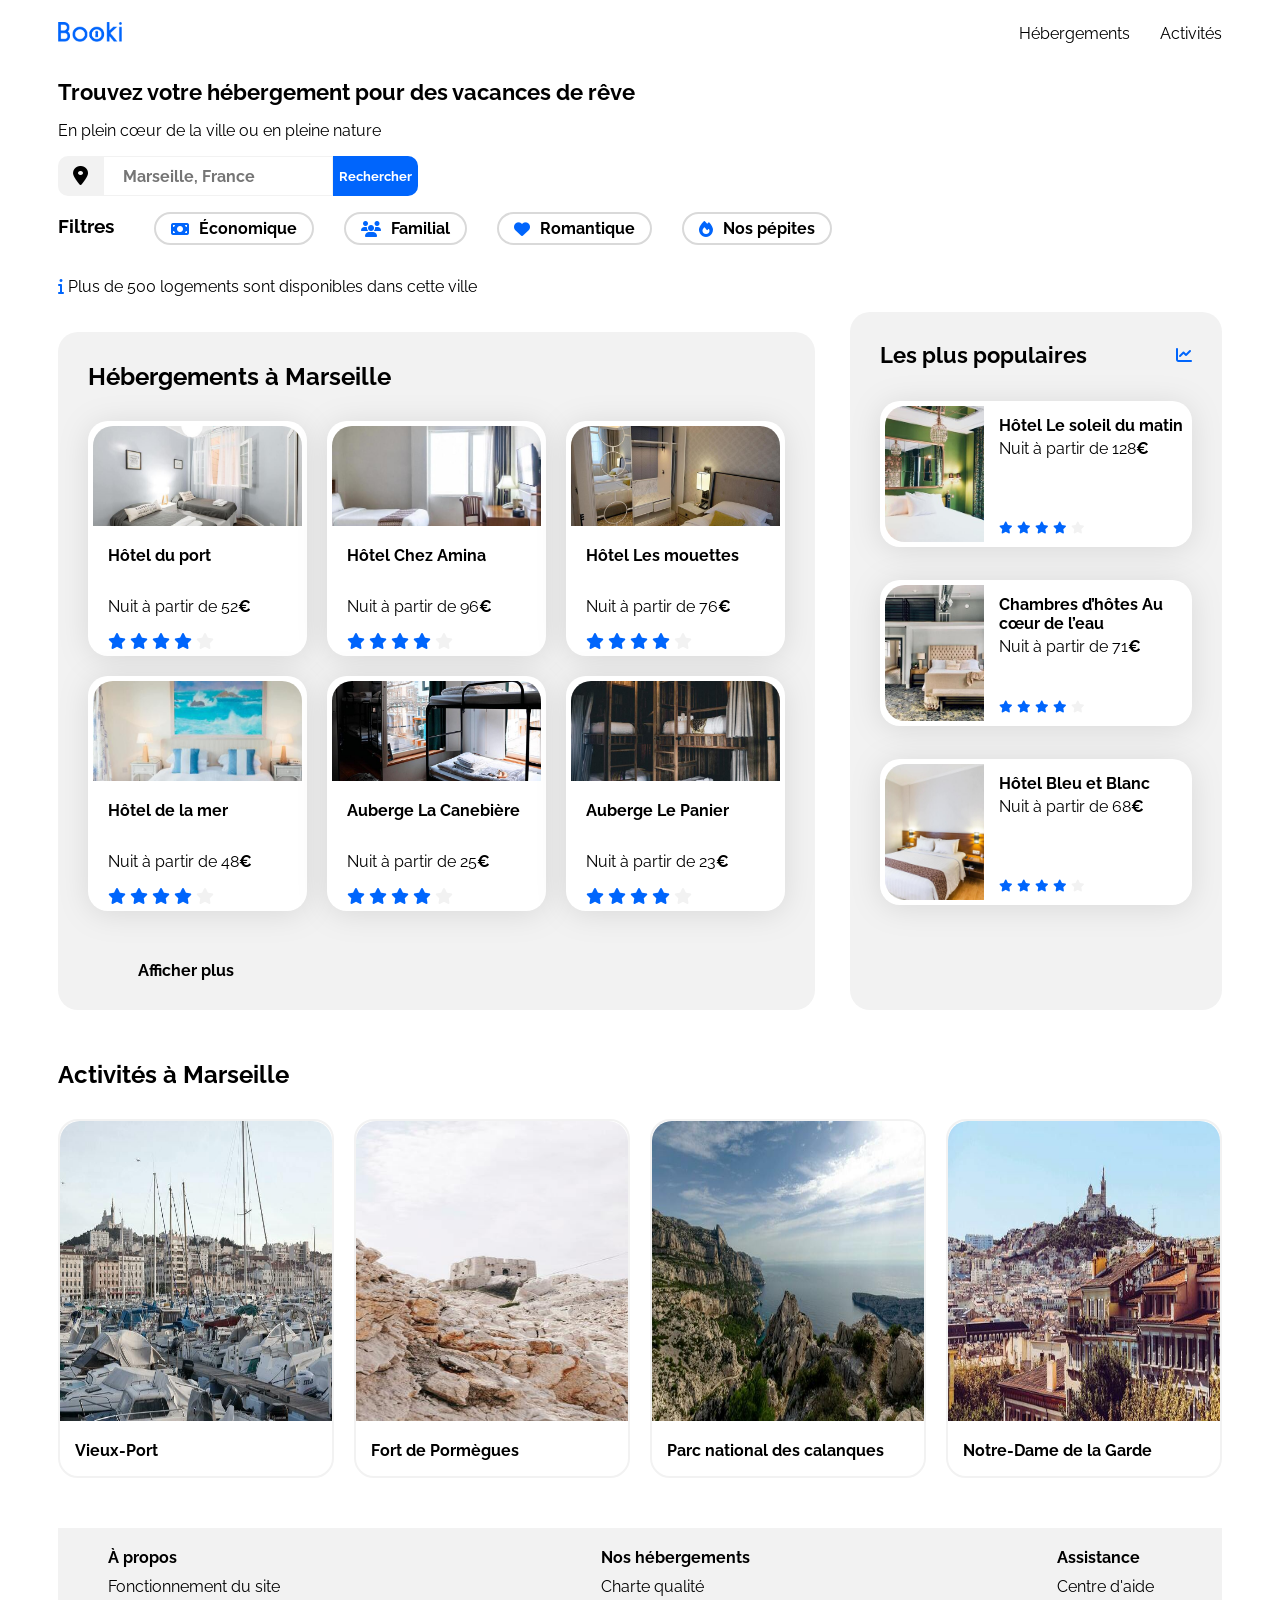
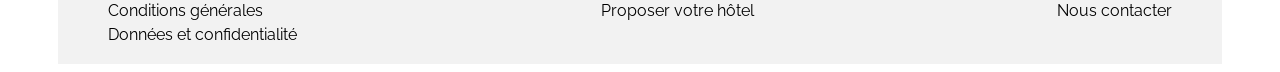
==== index.html @ e07a2b49 "Mise à jour" ====
<!DOCTYPE html>
<html lang="fr">

<head>
    <meta charset="UTF-8">
    <meta name="viewport" content="width=device-width, initial-scale=1.0">
    <title>Booki</title>
    <link rel="preconnect" href="https://fonts.googleapis.com">
    <link rel="preconnect" href="https://fonts.gstatic.com" crossorigin>
    <link href="https://fonts.googleapis.com/css2?family=Raleway:wght@400;500;700&display=swap" rel="stylesheet">
    <link rel="stylesheet" href="https://cdnjs.cloudflare.com/ajax/libs/font-awesome/6.2.1/css/all.min.css"
        integrity="sha512-MV7K8+y+gLIBoVD59lQIYicR65iaqukzvf/nwasF0nqhPay5w/9lJmVM2hMDcnK1OnMGCdVK+iQrJ7lzPJQd1w=="
        crossorigin="anonymous" referrerpolicy="no-referrer" />
    <link rel="stylesheet" href="./css/style.css">
</head>
<body>
    <div class="main-container">
        <header>
            <nav>
                <a href="#" class="logo">
                    <img src="./images/logo/Booki.png" alt="Logo Booki">
                </a>
                <ul class="nav-links">
                    <li><a href="#">Hébergements</a></li>
                    <li><a href="#">Activités</a></li>
                </ul>
            </nav>
            <section class="filter-search">
                <h1 class="title">Trouvez votre hébergement pour des vacances de rêve</h1>
                <p class="subtitles">En plein cœur de la ville ou en pleine nature</p>
                <form class="search">
                    <i class="fa-solid fa-location-dot" aria-hidden="true"></i>
                    <input type="text" placeholder=" Marseille, France" class="input-search">
                    <button type="submit" class="button" aria-label="Rechercher">
                        <i class="fa-solid fa-magnifying-glass search-icon" aria-hidden="true"></i>
                        <span class="search-text">Rechercher</span>
                    </button>
                </form>
                <div class="filter">
                    <h3>Filtres</h3>
                    <ul class="filter-links">
                        <li><a href="#"><i class="fa-solid fa-money-bill" aria-hidden="true"></i>Économique</a></li>
                        <li><a href="#"><i class="fa-solid fa-users" aria-hidden="true"></i>Familial</a></li>
                        <li><a href="#"><i class="fa-solid fa-heart" aria-hidden="true"></i>Romantique</a></li>
                        <li><a href="#"><i class="fa-solid fa-fire" aria-hidden="true"></i>Nos pépites</a></li>
                    </ul>
                </div>
            </section>
        </header>
        <main>
            <p><i class="fa-solid fa-info" aria-hidden="true"></i> Plus de 500 logements sont disponibles dans cette ville</p>
            <div class="hebergements-and-populaires">
                <section class="hebergements">
                    <header>
                        <h2 class="hebergements-title">Hébergements à Marseille</h2>
                    </header>
                    <div class="hebergements-cards">
                        <a href="#">
                            <article class="card">
                                <img src="./images/hebergements/fred-kleber.jpg" alt="Façade de l'Hôtel du port">
                                <div class="card-content">
                                    <h3 class="card-title">Hôtel du port</h3>
                                    <p class="card-subtitle">Nuit à partir de 52<span class="euro">€</span></p>
                                    <div class="card-rating">
                                        <i class="fa-solid fa-star" aria-hidden="true"></i>
                                        <i class="fa-solid fa-star" aria-hidden="true"></i>
                                        <i class="fa-solid fa-star" aria-hidden="true"></i>
                                        <i class="fa-solid fa-star" aria-hidden="true"></i>
                                        <i class="fa-solid fa-star neutral-star" aria-hidden="true"></i>
                                        <span class="sr-only">Note de 4 sur 5</span>
                                    </div>
                                </div>
                            </article>
                        </a>
                        <a href="#">
                            <article class="card">
                                <img src="./images/hebergements/febrian-zakaria.jpg" alt="Chambre de l'Hôtel Chez Amina">
                                <div class="card-content">
                                    <h3 class="card-title">Hôtel Chez Amina</h3>
                                    <p class="card-subtitle">Nuit à partir de 96<span class="euro">€</span></p>
                                    <div class="card-rating">
                                        <i class="fa-solid fa-star" aria-hidden="true"></i>
                                        <i class="fa-solid fa-star" aria-hidden="true"></i>
                                        <i class="fa-solid fa-star" aria-hidden="true"></i>
                                        <i class="fa-solid fa-star" aria-hidden="true"></i>
                                        <i class="fa-solid fa-star neutral-star" aria-hidden="true"></i>
                                        <span class="sr-only">Note de 4 sur 5</span>
                                    </div>
                                </div>
                            </article>
                        </a>
                        <a href="#">
                            <article class="card">
                                <img src="./images/hebergements/reisetopia.jpg" alt="Chambre de l'Hôtel Les mouettes">
                                <div class="card-content">
                                    <h3 class="card-title">Hôtel Les mouettes</h3>
                                    <p class="card-subtitle">Nuit à partir de 76<span class="euro">€</span></p>
                                    <div class="card-rating">
                                        <i class="fa-solid fa-star" aria-hidden="true"></i>
                                        <i class="fa-solid fa-star" aria-hidden="true"></i>
                                        <i class="fa-solid fa-star" aria-hidden="true"></i>
                                        <i class="fa-solid fa-star" aria-hidden="true"></i>
                                        <i class="fa-solid fa-star neutral-star" aria-hidden="true"></i>
                                        <span class="sr-only">Note de 4 sur 5</span>
                                    </div>
                                </div>
                            </article>
                        </a>
                        <a href="#">
                            <article class="card">
                                <img src="./images/hebergements/annie-spratt.jpg" alt="Chambre de l'Hôtel de la mer">
                                <div class="card-content">
                                    <h3 class="card-title">Hôtel de la mer</h3>
                                    <p class="card-subtitle">Nuit à partir de 48<span class="euro">€</span></p>
                                    <div class="card-rating">
                                        <i class="fa-solid fa-star" aria-hidden="true"></i>
                                        <i class="fa-solid fa-star" aria-hidden="true"></i>
                                        <i class="fa-solid fa-star" aria-hidden="true"></i>
                                        <i class="fa-solid fa-star" aria-hidden="true"></i>
                                        <i class="fa-solid fa-star neutral-star" aria-hidden="true"></i>
                                        <span class="sr-only">Note de 4 sur 5</span>
                                    </div>
                                </div>
                            </article>
                        </a>
                        <a href="#">
                            <article class="card">
                                <img src="./images/hebergements/marcus-loke.jpg" alt="Chambre de l'Auberge La Canebière">
                                <div class="card-content">
                                    <h3 class="card-title">Auberge La Canebière</h3>
                                    <p class="card-subtitle">Nuit à partir de 25<span class="euro">€</span></p>
                                    <div class="card-rating">
                                        <i class="fa-solid fa-star" aria-hidden="true"></i>
                                        <i class="fa-solid fa-star" aria-hidden="true"></i>
                                        <i class="fa-solid fa-star" aria-hidden="true"></i>
                                        <i class="fa-solid fa-star" aria-hidden="true"></i>
                                        <i class="fa-solid fa-star neutral-star" aria-hidden="true"></i>
                                        <span class="sr-only">Note de 4 sur 5</span>
                                    </div>
                                </div>
                            </article>
                        </a>
                        <a href="#">
                            <article class="card">
                                <img src="./images/hebergements/nicate-lee.jpg" alt="Chambre de l'Auberge Le Panier">
                                <div class="card-content">
                                    <h3 class="card-title">Auberge Le Panier</h3>
                                    <p class="card-subtitle">Nuit à partir de 23<span class="euro">€</span></p>
                                    <div class="card-rating">
                                        <i class="fa-solid fa-star" aria-hidden="true"></i>
                                        <i class="fa-solid fa-star" aria-hidden="true"></i>
                                        <i class="fa-solid fa-star" aria-hidden="true"></i>
                                        <i class="fa-solid fa-star" aria-hidden="true"></i>
                                        <i class="fa-solid fa-star neutral-star" aria-hidden="true"></i>
                                        <span class="sr-only">Note de 4 sur 5</span>
                                    </div>
                                </div>
                            </article>
                        </a>
                    </div>
                    <footer>
                        <a href="#" class="afficher-plus">Afficher plus</a>
                    </footer>
                </section>

                <section class="populaires">
                    <header>
                        <div class="populaires-title">
                            <h2 class="section-title">Les plus populaires</h2>
                            <i class="fa-solid fa-chart-line" aria-hidden="true"></i>
                        </div>
                    </header>
                    <div class="populaires-cards">
                        <a href="#">
                            <article class="card">
                                <img src="./images/hebergements/emile-guillemot.jpg" alt="Image de la chambre d'hôtel montrant un lit">
                                <div class="card-content">
                                    <div class="card-txt">
                                        <h3 class="card-title">Hôtel Le soleil du matin</h3>
                                        <p class="card-subtitle">Nuit à partir de 128<span class="euro">€</span></p>
                                    </div>
                                    <div class="card-rating">
                                        <i class="fa-xs fa-solid fa-star" aria-hidden="true"></i>
                                        <i class="fa-xs fa-solid fa-star" aria-hidden="true"></i>
                                        <i class="fa-xs fa-solid fa-star" aria-hidden="true"></i>
                                        <i class="fa-xs fa-solid fa-star" aria-hidden="true"></i>
                                        <i class="fa-xs fa-solid fa-star neutral-star" aria-hidden="true"></i>
                                        <span class="sr-only">Note de 4 sur 5</span>
                                    </div>
                                </div>
                            </article>
                        </a>
                        <a href="#">
                            <article class="card">
                                <img src="./images/hebergements/aw-creative.jpg" alt="Image de la chambre d'hôtel montrant un lit">
                                <div class="card-content">
                                    <div class="card-txt">
                                        <h3 class="card-title">Chambres d’hôtes Au cœur de l’eau</h3>
                                        <p class="card-subtitle">Nuit à partir de 71<span class="euro">€</span></p>
                                    </div>
                                    <div class="card-rating">
                                        <i class="fa-xs fa-solid fa-star" aria-hidden="true"></i>
                                        <i class="fa-xs fa-solid fa-star" aria-hidden="true"></i>
                                        <i class="fa-xs fa-solid fa-star" aria-hidden="true"></i>
                                        <i class="fa-xs fa-solid fa-star" aria-hidden="true"></i>
                                        <i class="fa-xs fa-solid fa-star neutral-star" aria-hidden="true"></i>
                                        <span class="sr-only">Note de 4 sur 5</span>
                                    </div>
                                </div>
                            </article>
                        </a>
                        <a href="#">
                            <article class="card">
                                <img src="./images/hebergements/febrian-zakaria2.jpg" alt="Image de la chambre d'hôtel montrant un lit">
                                <div class="card-content">
                                    <div class="card-txt">
                                        <h3 class="card-title">Hôtel Bleu et Blanc</h3>
                                        <p class="card-subtitle">Nuit à partir de 68<span class="euro">€</span></p>
                                    </div>
                                    <div class="card-rating">
                                        <i class="fa-xs fa-solid fa-star" aria-hidden="true"></i>
                                        <i class="fa-xs fa-solid fa-star" aria-hidden="true"></i>
                                        <i class="fa-xs fa-solid fa-star" aria-hidden="true"></i>
                                        <i class="fa-xs fa-solid fa-star" aria-hidden="true"></i>
                                        <i class="fa-xs fa-solid fa-star neutral-star" aria-hidden="true"></i>
                                        <span class="sr-only">Note de 4 sur 5</span>
                                    </div>
                                </div>
                            </article>
                        </a>
                    </div>
                </section>
            </div>

            <section class="activites">
                    <header>
                        <h2 class="activites-title">Activités à Marseille</h2>
                    </header>

                    <div class="activites-cards">
                        <a href="#">
                            <article>
                                <img src="./images/activites/reno-laithienne.jpg" alt="Vieux port">
                                <div class="card-content">
                                    <h3 class="card-title">Vieux-Port</h3>
                                </div>
                            </article>
                        </a>
                        <a href="#">
                            <article>
                                <img src="./images/activites/paul-hermann.jpg" alt="Fort de Pormègues">
                                <div class="card-content">
                                    <h3 class="card-title">Fort de Pormègues</h3>
                                </div>
                            </article>
                        </a>
                        <a href="#">
                            <article>
                                <img src="./images/activites/kilyan-sockalingum.jpg" alt="Les calanques">
                                <div class="card-content">
                                    <h3 class="card-title">Parc national des calanques</h3>
                                </div>
                            </article>
                        </a>
                        <a href="#">
                            <article>
                                <img src="./images/activites/florian-wehde.jpg" alt="Notre-Dame de la Garde">
                                <div class="card-content">
                                    <h3 class="card-title">Notre-Dame de la Garde</h3>
                                </div>
                            </article>
                        </a>
                    </div>
                </section>
        </main>
        <footer>
            <div class="footer-content">
                <div class="footer-links">
                    <h4>À propos</h4>
                    <ul>
                        <li><a href="#">Fonctionnement du site</a></li>
                        <li><a href="#">Conditions générales</a></li>
                        <li><a href="#">Données et confidentialité</a></li>
                    </ul>
                </div>
                <div class="footer-links">
                    <h4>Nos hébergements</h4>
                    <ul>
                        <li><a href="#">Charte qualité</a></li>
                        <li><a href="#">Proposer votre hôtel</a></li>
                    </ul>
                </div>
                <div class="footer-links">
                    <h4>Assistance</h4>
                    <ul>
                        <li><a href="#">Centre d'aide</a></li>
                        <li><a href="#">Nous contacter</a></li>
                    </ul>
                </div>
            </div>
        </footer>
    </div>
</body>

</html>
---- css/style.css ----
/****** General ***********/
* {
    font-family: 'Raleway', sans-serif;
}

:root {
    --main-color: #0065FC;
    --main-bg-color: #F2F2F2;
    --filter-bg-color: #DEEBFF;
}

h1 {
    font-size: 22px;
}

.fa-solid {
    color: var(--main-color);
}

body {
    display: flex;
    justify-content: center;
}

.main-container {
    width: 100%;
    max-width: 1440px;
    padding: 0 50px;
    box-sizing: border-box;
}

a {
    color: inherit;
    text-decoration: none;
}

.section-title {
    margin: 0;
    font-size: 22px;
}

.card {
    background-color: white;
    border-radius: 20px;
    padding: 5px;
    filter: drop-shadow(0px 3px 15px rgba(0, 0, 0, 0.1));
}

.card img {
    object-fit: cover;
}

.card-title {
    font-size: 16px;
}

.card-content {
    width: 100%;
    padding-left: 15px;
    display: flex;
    flex-direction: column;
    justify-content: space-between;
    box-sizing: border-box;
}

.euro {
    font-weight: 700;
}

.sr-only {
    position: absolute;
    width: 1px;
    height: 1px;
    padding: 0;
    margin: -1px;
    overflow: hidden;
    clip: rect(0, 0, 0, 0);
    white-space: nowrap;
    border: 0;
}

.neutral-star {
    color: var(--main-bg-color)
}









/****** Navigation ***********/
nav {
    display: flex;
    justify-content: space-between;
    align-items: center;
}

.nav-links {
    display: flex;
    gap: 30px;
    list-style: none;
}

.nav-links a {
    position: relative;
}

.nav-links a:hover {
    color: var(--main-color);
}

.nav-links a::after {
    content: '';
    position: absolute;
    left: 0;
    top: -25px;
    width: 100%;
    height: 3px;
    background-color: var(--main-color);
    transform: scaleX(0);
}

.nav-links a:hover::after {
    transform: scaleX(1);
    transition: 1s;
}

.logo img {
    height: 20px;
    width: auto;
}

.title {
    margin: 0px;
    margin-top: 20px;
}

.search {
    display: flex;
    align-items: stretch;
    border-radius: 10px;
    overflow: hidden;
    width: fit-content;
    background-color: var(--main-bg-color);
    padding: 0px 0px 0px 15px;
    height: 40px;
}

.search i {
    font-size: 20px;
    background-color: var(--main-bg-color);
    align-self: center;
    padding-right: 15px;
    color: black;
}

.input-search {
    font-size: 16px;
    font-weight: 700;
    border: 1px solid var(--main-bg-color);
    padding: 0px 15px;
}

.button {
    background-color: var(--main-color);
    color: white;
    border: none;
    font-weight: 700;
}

.button .search-icon {
    display: none;
}

.filter {
    display: flex;
}

.filter-links {
    display: flex;
    list-style: none;
    gap: 30px;
    font-weight: 700;
}

.filter-links li {
    border-radius: 20px;
    border: 2px solid #D9D9D9;
}

.filter-links li a {
    display: flex;
    align-items: center;
    gap: 10px;
    padding: 5px 15px;
}

.filter-links li:hover {
    background-color: var(--filter-bg-color);
    transition: 1s;
}










/****** Hebergements And Populaires ***********/
.hebergements-and-populaires {
    display: flex;
    justify-content: space-between;
}

.hebergements-and-populaires section {
    background-color: var(--main-bg-color);
    border-radius: 20px;
    padding: 30px;
    box-sizing: border-box;
}







/****** Hebergements ***********/
.hebergements {
    width: 65%;
    margin-top: 20px;
}

.hebergements-title {
    display: flex;
    align-items: center;
    margin: 0px;
    padding-bottom: 30px;
}

.hebergements-cards {
    width: 100%;
    display: grid;
    grid-template-columns: repeat(3, 1fr);
    gap: 20px;
    box-sizing: border-box;
}

.hebergements-cards img {
    width: 100%;
    height: 100px;
    border-radius: 20px;
    border-bottom-left-radius: 0px;
    border-bottom-right-radius: 0px;
    object-fit: cover;
}

.afficher-plus {
    display: block;
    margin-top: 20px;
    font-weight: 700;
}









/****** Populaires ***********/
.populaires {
    width: 32%;
}

.populaires-title {
    display: flex;
    justify-content: space-between;
    align-items: center;
}

.populaires-cards .card {
    display: flex;
    margin-top: 33px;
}

.populaires-cards img {
    width: 33%;
    height: 136px;
    border-top-left-radius: 20px;
    border-bottom-left-radius: 20px;
}

.populaires-cards .card-content {
    width: 67%;
}

.populaires-cards .card-title {
    margin-top: 10px;
    margin-bottom: 4px;
}

.populaires-cards .card-subtitle {
    margin: 0;
}

.populaires-cards .card-rating {
    margin-bottom: 5px;
}






/****** Activités ***********/
.activites {
    width: 100%;
    margin-top: 50px;
}

.activites-title {
    display: flex;
    align-items: center;
    margin: 0px;
    padding-bottom: 30px;
}

.activites-cards {
    width: 100%;
    display: flex;
    gap: 20px;
    box-sizing: border-box;
}

.activites-cards img {
    width: 100%;
    height: 300px;
    border-radius: 20px;
    border-bottom-left-radius: 0px;
    border-bottom-right-radius: 0px;
}

.activites a {
    width: calc(25% - 15px);
    border-radius: 20px;
    border: 2px solid var(--main-bg-color);
}








/****** Footer ***********/
footer {
    background-color: var(--main-bg-color);
    padding: 0px 50px;
    box-sizing: border-box;
    margin-top: 50px;
}

.footer-content {
    display: flex;
    justify-content: space-between;
    padding: 20px 0px;
}

.footer-links {
    display: flex;
    flex-direction: column;
    gap: 10px;
}

.footer-links h4 {
    margin: 0;
}

.footer-links ul {
    display: flex;
    flex-direction: column;
    gap: 5px;
    list-style: none;
    padding: 0px;
    margin: 0;
}












/* Le code ci-dessous correspond à la version responsive uniquement */

/****** Media queries ***********/
/* Medium devices (tablets, less/equal than 1024px) */
@media (max-width: 1024px) {
    .hebergements-and-populaires {
        flex-direction: column;
    }

    .hebergements {
        width: 100%;
    }

    .populaires {
        width: 100%;
        margin-top: 50px;
    }

    .populaires-cards {
        display: flex;
        flex-direction: row;
        justify-content: space-between;
    }

    .populaires-cards a {
        width: 30%;
    }

    .card-title {
        font-size: 14px;
    }

    .card-subtitle {
        font-size: 13px;
    }

    .activites {
        width: 100%;
    }

    .activites-cards img {
        width: 100%;
        height: 220px;
    }

    .filter {
        flex-wrap: wrap;
        gap: 15px;
    }

    .filter-links {
        flex-wrap: wrap;
        gap: 15px;
    }
}






/* Small devices (phones, less than 768px) */
@media (max-width: 767.98px) {
    .main-container {
        padding: 0px 20px 0px 10px;
    }

    /* Navigation transformée en onglets pleine largeur */
    nav {
        flex-direction: column;
        align-items: flex-start;
        gap: 15px;

    }

    .logo {
        align-self: center;
    }

    .nav-links {
        width: 100%;
        justify-content: space-around;
        gap: 0;
        border-bottom: 2px solid var(--main-bg-color);
        padding: 0px;
    }

    .nav-links li {
        width: 50%;
        text-align: center;
    }

    .nav-links a {
        display: block;
        padding-bottom: 15px;
        font-weight: 700;
        color: #7A7A7A;
    }

    .nav-links a::after {
        top: auto;
        bottom: -2px;
    }

    






    /* Barre de recherche pleine largeur avec bouton icône */
    .filter-search {
        margin-top: 10px;
    }

    .search {
        width: 100%;
        border-radius: 10px;
        align-items: center;
    }

    .input-search {
        flex-grow: 1;
        height: 100%;
        border: none;
        box-sizing: border-box;
    }

    .button {
        flex-shrink: 0;
        border-radius: 10px;
        display: flex;
        align-items: center;
        justify-content: center;
        font-size: 16px;
        padding: 10px;
    }

    .button .search-icon {
        display: inline-block;
        color: var(--main-bg-color);
        background-color: var(--main-color);
        padding: 0px;
    }

    .search-text {
        display: none;
    }

    /* Filtres en grille 2 colonnes */
    .filter {
        flex-direction: column;
        align-items: flex-start;
        gap: 0px;
    }

    .filter-links {
        display: grid;
        grid-template-columns: repeat(2, 1fr);
        gap: 15px;
        width: 100%;
        box-sizing: border-box;
        padding: 0px;
        margin: 0px;
    }

    .filter-links li a {
        justify-content: center;
    }







    /* Populaires affiché avant Hébergements */
    .hebergements-and-populaires {
        gap: 40px;
    }

    .hebergements-and-populaires section {
        padding: 0;
        background-color: transparent;
        border-radius: 0;
    }

    .populaires {
    order: -1;
    position: relative;
    }

    .populaires::before {
    content: "";
    position: absolute;
    top: -30px;
    bottom: -30px;
    left: 50%;
    width: 100vw;
    margin-left: -50vw;
    background-color: var(--main-bg-color);
    z-index: -1;
    }

    .populaires-cards {
    display: flex;
    flex-direction: column;
    gap: 20px;
    box-sizing: border-box;
    }

    .populaires-cards a {
        width: 100%;
    }

    .hebergements-cards {
        grid-template-columns: 1fr;
    }

    .hebergements-cards .card-content {
        gap: 5px;
    }

    .hebergements-cards .card-subtitle {
        margin: 0px;
    }

    .activites-cards {
        flex-direction: column;
    }

    .activites a {
        width: 100%;
    }

    .footer-content {
        flex-direction: column;
        gap: 20px;
    }
}
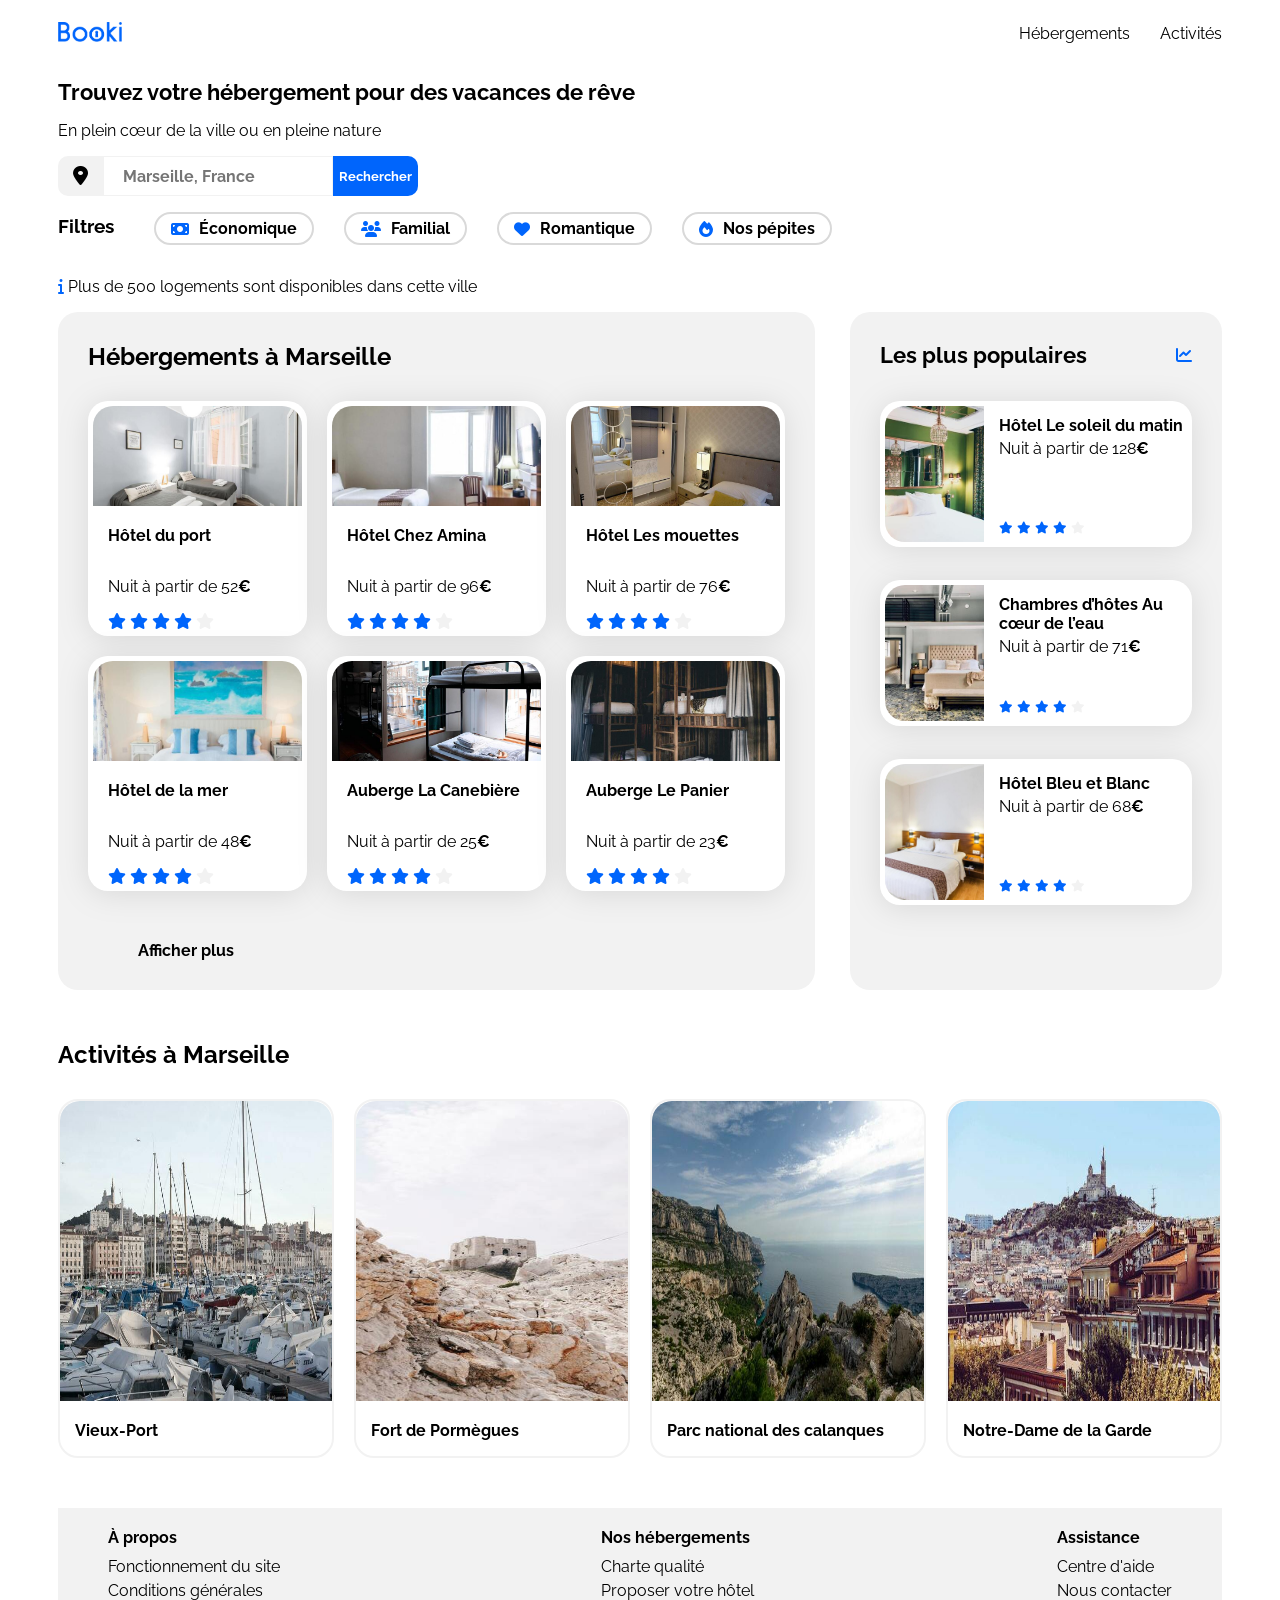
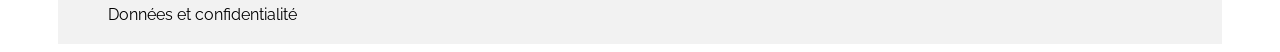
==== commit 517f018d: "Mise à jour" ====
--- a/index.html
+++ b/index.html
@@ -13,6 +13,7 @@
         crossorigin="anonymous" referrerpolicy="no-referrer" />
     <link rel="stylesheet" href="./css/style.css">
 </head>
+
 <body>
     <div class="main-container">
         <header>
@@ -232,12 +233,12 @@
                 </section>
             </div>
 
-            <section class="activites">
+            <section class="activities">
                     <header>
-                        <h2 class="activites-title">Activités à Marseille</h2>
+                        <h2 class="activities-title">Activités à Marseille</h2>
                     </header>
 
-                    <div class="activites-cards">
+                    <div class="activities-cards">
                         <a href="#">
                             <article>
                                 <img src="./images/activites/reno-laithienne.jpg" alt="Vieux port">
--- a/css/style.css
+++ b/css/style.css
@@ -162,6 +162,7 @@
     font-weight: 700;
     border: 1px solid var(--main-bg-color);
     padding: 0px 15px;
+    outline: none;
 }
 
 .button {
@@ -234,7 +235,6 @@
 /****** Hebergements ***********/
 .hebergements {
     width: 65%;
-    margin-top: 20px;
 }
 
 .hebergements-title {
@@ -321,26 +321,26 @@
 
 
 /****** Activités ***********/
-.activites {
+.activities {
     width: 100%;
     margin-top: 50px;
 }
 
-.activites-title {
+.activities-title {
     display: flex;
     align-items: center;
     margin: 0px;
     padding-bottom: 30px;
 }
 
-.activites-cards {
+.activities-cards {
     width: 100%;
     display: flex;
     gap: 20px;
     box-sizing: border-box;
 }
 
-.activites-cards img {
+.activities-cards img {
     width: 100%;
     height: 300px;
     border-radius: 20px;
@@ -348,7 +348,7 @@
     border-bottom-right-radius: 0px;
 }
 
-.activites a {
+.activities a {
     width: calc(25% - 15px);
     border-radius: 20px;
     border: 2px solid var(--main-bg-color);
@@ -441,11 +441,11 @@
         font-size: 13px;
     }
 
-    .activites {
-        width: 100%;
-    }
-
-    .activites-cards img {
+    .activities {
+        width: 100%;
+    }
+
+    .activities-cards img {
         width: 100%;
         height: 220px;
     }
@@ -621,6 +621,16 @@
         width: 100%;
     }
 
+    .hebergements {
+        margin-top: 20px;
+    }
+
+    .hebergements footer{
+        margin: 0px;
+        background-color: white;
+        padding: 0px;
+    }
+
     .hebergements-cards {
         grid-template-columns: 1fr;
     }
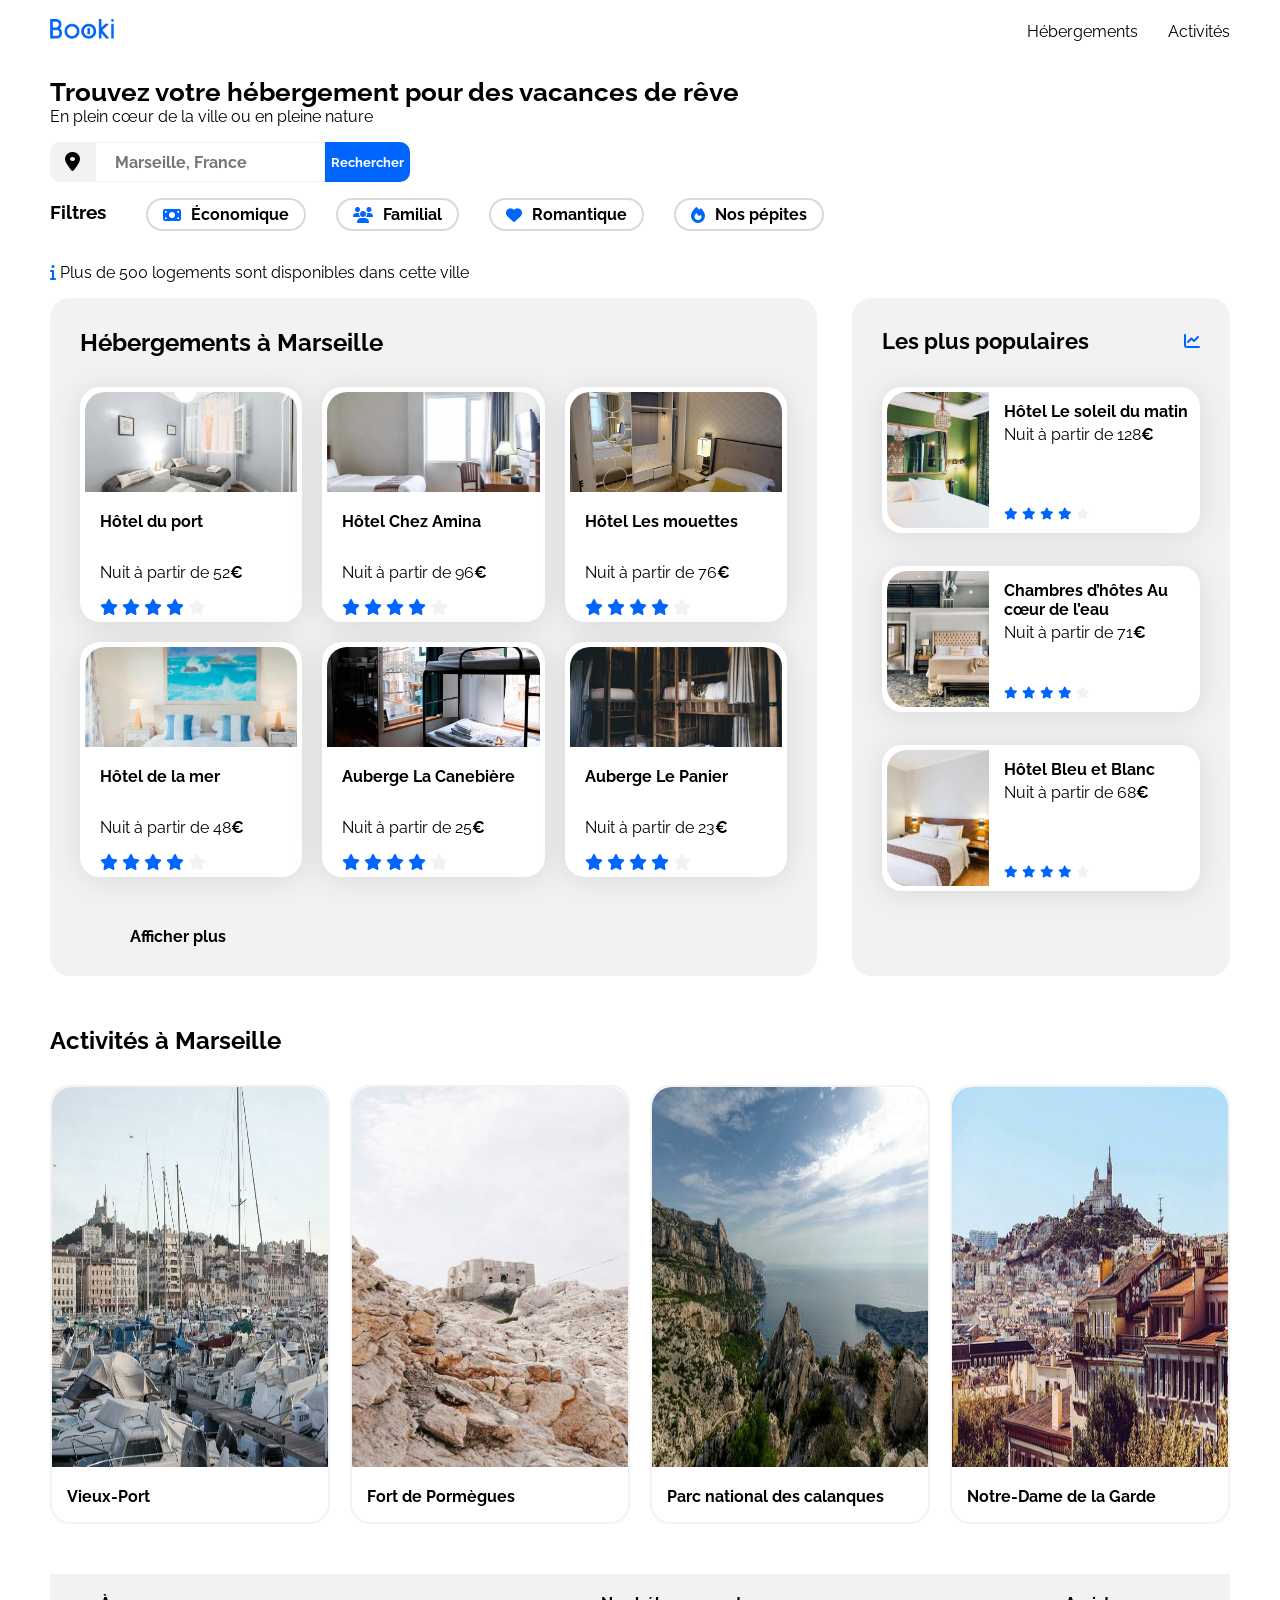
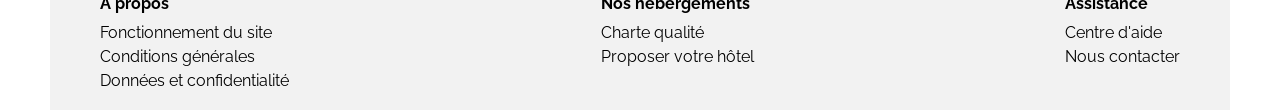
==== commit 14eb1a69: "Mise à jour" ====
--- a/index.html
+++ b/index.html
@@ -13,22 +13,23 @@
         crossorigin="anonymous" referrerpolicy="no-referrer" />
     <link rel="stylesheet" href="./css/style.css">
 </head>
-
 <body>
     <div class="main-container">
         <header>
             <nav>
-                <a href="#" class="logo">
-                    <img src="./images/logo/Booki.png" alt="Logo Booki">
-                </a>
+                <h1>
+                    <a href="#" class="logo">
+                        <span hidden>Bookie</span>
+                        <img src="./images/logo/Booki.png" alt="Logo Booki">
+                    </a>
+                </h1>
                 <ul class="nav-links">
                     <li><a href="#">Hébergements</a></li>
                     <li><a href="#">Activités</a></li>
                 </ul>
             </nav>
             <section class="filter-search">
-                <h1 class="title">Trouvez votre hébergement pour des vacances de rêve</h1>
-                <p class="subtitles">En plein cœur de la ville ou en pleine nature</p>
+                <p><span class="highlight">Trouvez votre hébergement pour des vacances de rêve</span><br>En plein cœur de la ville ou en pleine nature</p>
                 <form class="search">
                     <i class="fa-solid fa-location-dot" aria-hidden="true"></i>
                     <input type="text" placeholder=" Marseille, France" class="input-search">
@@ -164,6 +165,8 @@
                     </footer>
                 </section>
 
+
+
                 <section class="populaires">
                     <header>
                         <div class="populaires-title">
@@ -233,46 +236,47 @@
                 </section>
             </div>
 
+
+
             <section class="activities">
-                    <header>
-                        <h2 class="activities-title">Activités à Marseille</h2>
-                    </header>
-
-                    <div class="activities-cards">
-                        <a href="#">
-                            <article>
-                                <img src="./images/activites/reno-laithienne.jpg" alt="Vieux port">
-                                <div class="card-content">
-                                    <h3 class="card-title">Vieux-Port</h3>
-                                </div>
-                            </article>
-                        </a>
-                        <a href="#">
-                            <article>
-                                <img src="./images/activites/paul-hermann.jpg" alt="Fort de Pormègues">
-                                <div class="card-content">
-                                    <h3 class="card-title">Fort de Pormègues</h3>
-                                </div>
-                            </article>
-                        </a>
-                        <a href="#">
-                            <article>
-                                <img src="./images/activites/kilyan-sockalingum.jpg" alt="Les calanques">
-                                <div class="card-content">
-                                    <h3 class="card-title">Parc national des calanques</h3>
-                                </div>
-                            </article>
-                        </a>
-                        <a href="#">
-                            <article>
-                                <img src="./images/activites/florian-wehde.jpg" alt="Notre-Dame de la Garde">
-                                <div class="card-content">
-                                    <h3 class="card-title">Notre-Dame de la Garde</h3>
-                                </div>
-                            </article>
-                        </a>
-                    </div>
-                </section>
+                <header>
+                    <h2 class="activities-title">Activités à Marseille</h2>
+                </header>
+                <div class="activities-cards">
+                    <a href="#">
+                        <article>
+                            <img src="./images/activites/reno-laithienne.jpg" alt="Vieux port">
+                            <div class="card-content">
+                                <h3 class="card-title">Vieux-Port</h3>
+                            </div>
+                        </article>
+                    </a>
+                    <a href="#">
+                        <article>
+                            <img src="./images/activites/paul-hermann.jpg" alt="Fort de Pormègues">
+                            <div class="card-content">
+                                <h3 class="card-title">Fort de Pormègues</h3>
+                            </div>
+                        </article>
+                    </a>
+                    <a href="#">
+                        <article>
+                            <img src="./images/activites/kilyan-sockalingum.jpg" alt="Les calanques">
+                            <div class="card-content">
+                                <h3 class="card-title">Parc national des calanques</h3>
+                            </div>
+                        </article>
+                    </a>
+                    <a href="#">
+                        <article>
+                            <img src="./images/activites/florian-wehde.jpg" alt="Notre-Dame de la Garde">
+                            <div class="card-content">
+                                <h3 class="card-title">Notre-Dame de la Garde</h3>
+                            </div>
+                        </article>
+                    </a>
+                </div>
+            </section>
         </main>
         <footer>
             <div class="footer-content">
--- a/css/style.css
+++ b/css/style.css
@@ -9,10 +9,6 @@
     --filter-bg-color: #DEEBFF;
 }
 
-h1 {
-    font-size: 22px;
-}
-
 .fa-solid {
     color: var(--main-color);
 }
@@ -20,6 +16,7 @@
 body {
     display: flex;
     justify-content: center;
+    margin: 0px;
 }
 
 .main-container {
@@ -27,6 +24,10 @@
     max-width: 1440px;
     padding: 0 50px;
     box-sizing: border-box;
+}
+
+h1 {
+    margin: 0px;
 }
 
 a {
@@ -100,32 +101,24 @@
 
 .nav-links {
     display: flex;
+    align-items: center;
     gap: 30px;
     list-style: none;
+    margin: 0px;
+    padding: 0px;
 }
 
 .nav-links a {
+    display: flex;
+    align-items: center;
     position: relative;
+    border-top: 2px solid transparent;
+    padding: 20px 0px 20px 0px;
 }
 
 .nav-links a:hover {
     color: var(--main-color);
-}
-
-.nav-links a::after {
-    content: '';
-    position: absolute;
-    left: 0;
-    top: -25px;
-    width: 100%;
-    height: 3px;
-    background-color: var(--main-color);
-    transform: scaleX(0);
-}
-
-.nav-links a:hover::after {
-    transform: scaleX(1);
-    transition: 1s;
+    border-top-color: var(--main-color);
 }
 
 .logo img {
@@ -133,9 +126,9 @@
     width: auto;
 }
 
-.title {
-    margin: 0px;
-    margin-top: 20px;
+.highlight {
+    font-weight: 700;
+    font-size: 26px;
 }
 
 .search {
@@ -342,7 +335,7 @@
 
 .activities-cards img {
     width: 100%;
-    height: 300px;
+    height: 380px;
     border-radius: 20px;
     border-bottom-left-radius: 0px;
     border-bottom-right-radius: 0px;
@@ -467,7 +460,7 @@
 
 
 /* Small devices (phones, less than 768px) */
-@media (max-width: 767.98px) {
+@media (max-width: 768px) {
     .main-container {
         padding: 0px 20px 0px 10px;
     }
@@ -635,6 +628,10 @@
         grid-template-columns: 1fr;
     }
 
+    .hebergements-cards img {
+        height: 124px;
+    }
+
     .hebergements-cards .card-content {
         gap: 5px;
     }
@@ -643,11 +640,11 @@
         margin: 0px;
     }
 
-    .activites-cards {
+    .activities-cards {
         flex-direction: column;
     }
 
-    .activites a {
+    .activities a {
         width: 100%;
     }
 
@@ -655,4 +652,4 @@
         flex-direction: column;
         gap: 20px;
     }
-}
+}
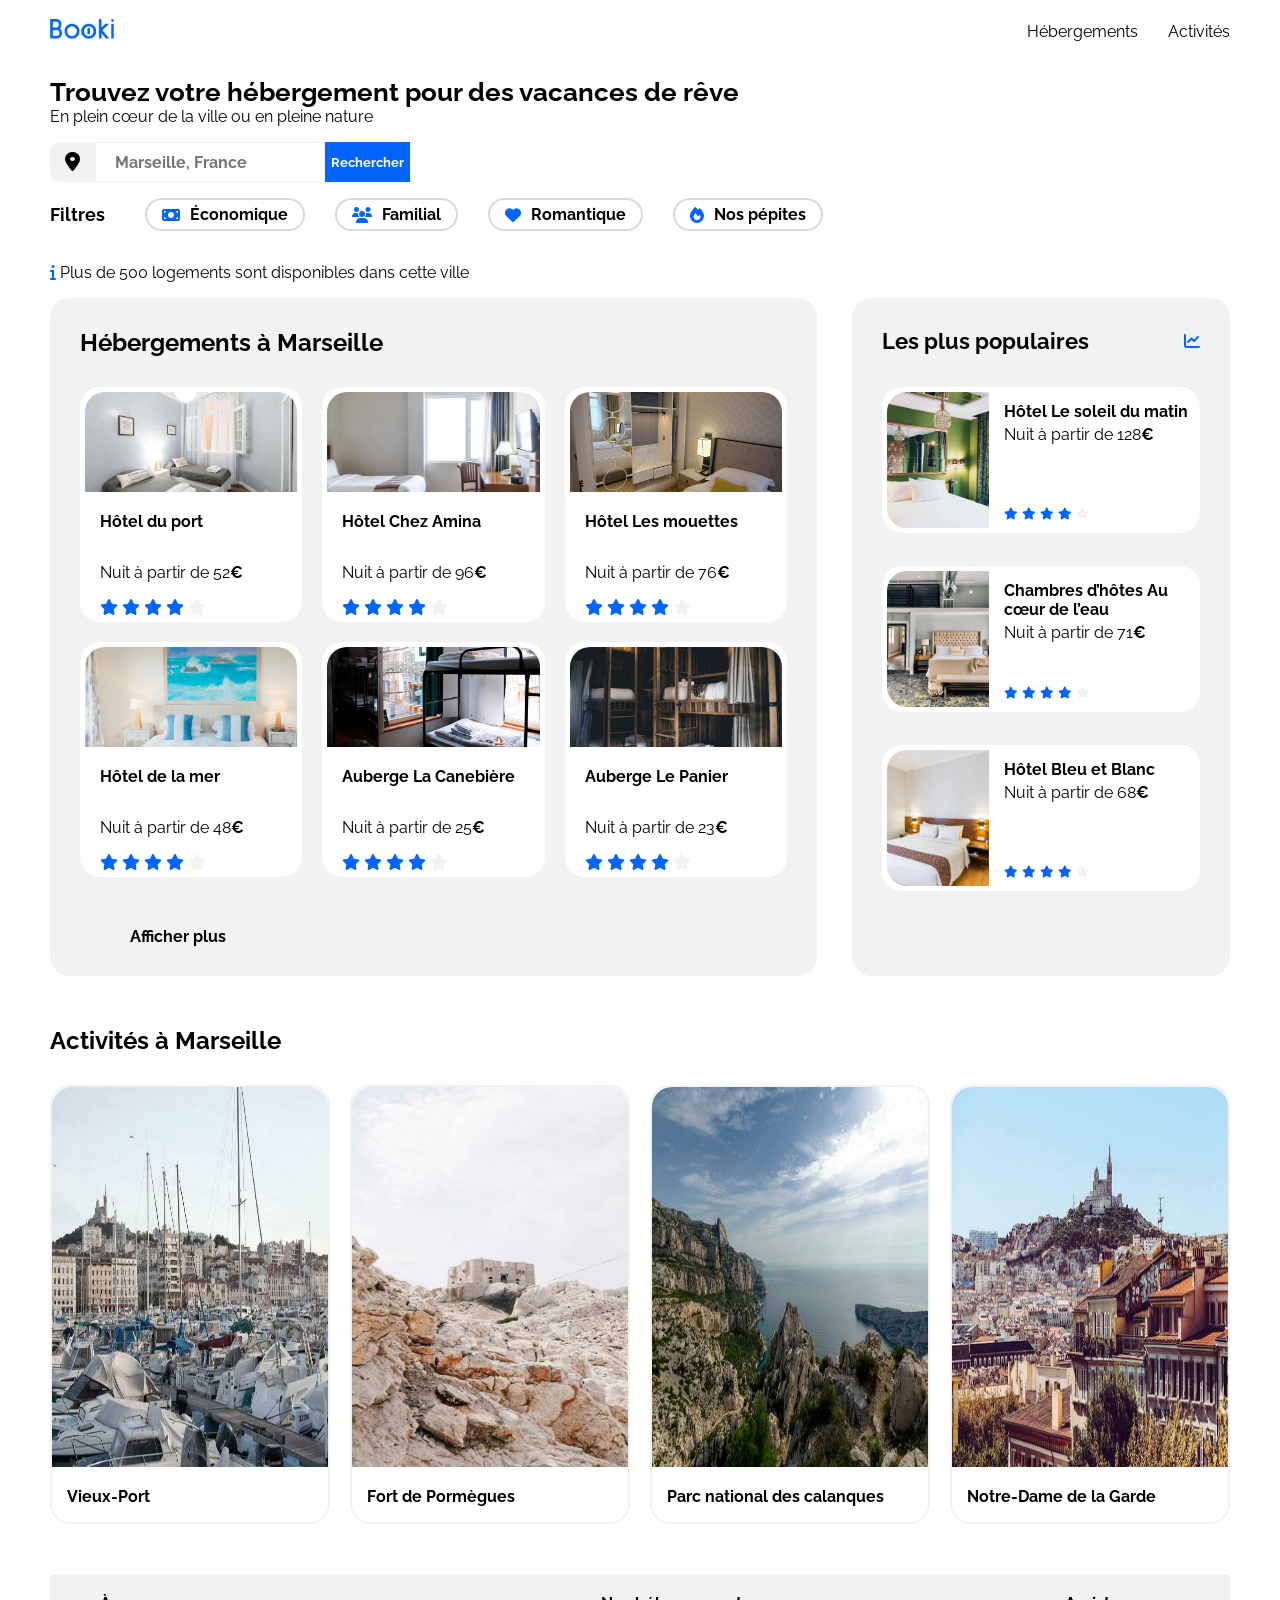
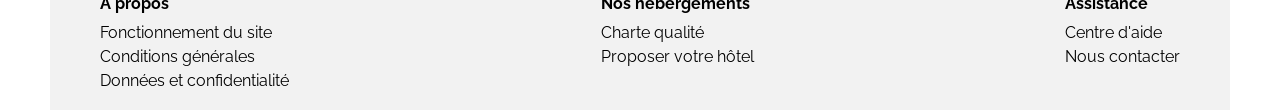
==== commit d54b2b2c: "Mise à jour" ====
--- a/index.html
+++ b/index.html
@@ -39,7 +39,7 @@
                     </button>
                 </form>
                 <div class="filter">
-                    <h3>Filtres</h3>
+                    <span class="h3">Filtres</span>
                     <ul class="filter-links">
                         <li><a href="#"><i class="fa-solid fa-money-bill" aria-hidden="true"></i>Économique</a></li>
                         <li><a href="#"><i class="fa-solid fa-users" aria-hidden="true"></i>Familial</a></li>
--- a/css/style.css
+++ b/css/style.css
@@ -44,7 +44,6 @@
     background-color: white;
     border-radius: 20px;
     padding: 5px;
-    filter: drop-shadow(0px 3px 15px rgba(0, 0, 0, 0.1));
 }
 
 .card img {
@@ -140,6 +139,7 @@
     background-color: var(--main-bg-color);
     padding: 0px 0px 0px 15px;
     height: 40px;
+    overflow: var(--main-color);
 }
 
 .search i {
@@ -171,6 +171,12 @@
 
 .filter {
     display: flex;
+    align-items: center;
+}
+
+.h3{
+    font-size: 18px;
+    font-weight: 700;
 }
 
 .filter-links {
@@ -465,7 +471,6 @@
         padding: 0px 20px 0px 10px;
     }
 
-    /* Navigation transformée en onglets pleine largeur */
     nav {
         flex-direction: column;
         align-items: flex-start;
@@ -494,22 +499,15 @@
         display: block;
         padding-bottom: 15px;
         font-weight: 700;
-        color: #7A7A7A;
-    }
-
-    .nav-links a::after {
-        top: auto;
-        bottom: -2px;
-    }
-
-    
-
-
-
-
-
-
-    /* Barre de recherche pleine largeur avec bouton icône */
+        border-top: none;
+        border-bottom: 2px solid transparent;
+    }
+
+    .nav-links a:hover {
+        border-top-color: transparent;
+        border-bottom-color: var(--main-color);
+    }
+
     .filter-search {
         margin-top: 10px;
     }
@@ -548,7 +546,6 @@
         display: none;
     }
 
-    /* Filtres en grille 2 colonnes */
     .filter {
         flex-direction: column;
         align-items: flex-start;
@@ -568,11 +565,6 @@
     .filter-links li a {
         justify-content: center;
     }
-
-
-
-
-
 
 
     /* Populaires affiché avant Hébergements */
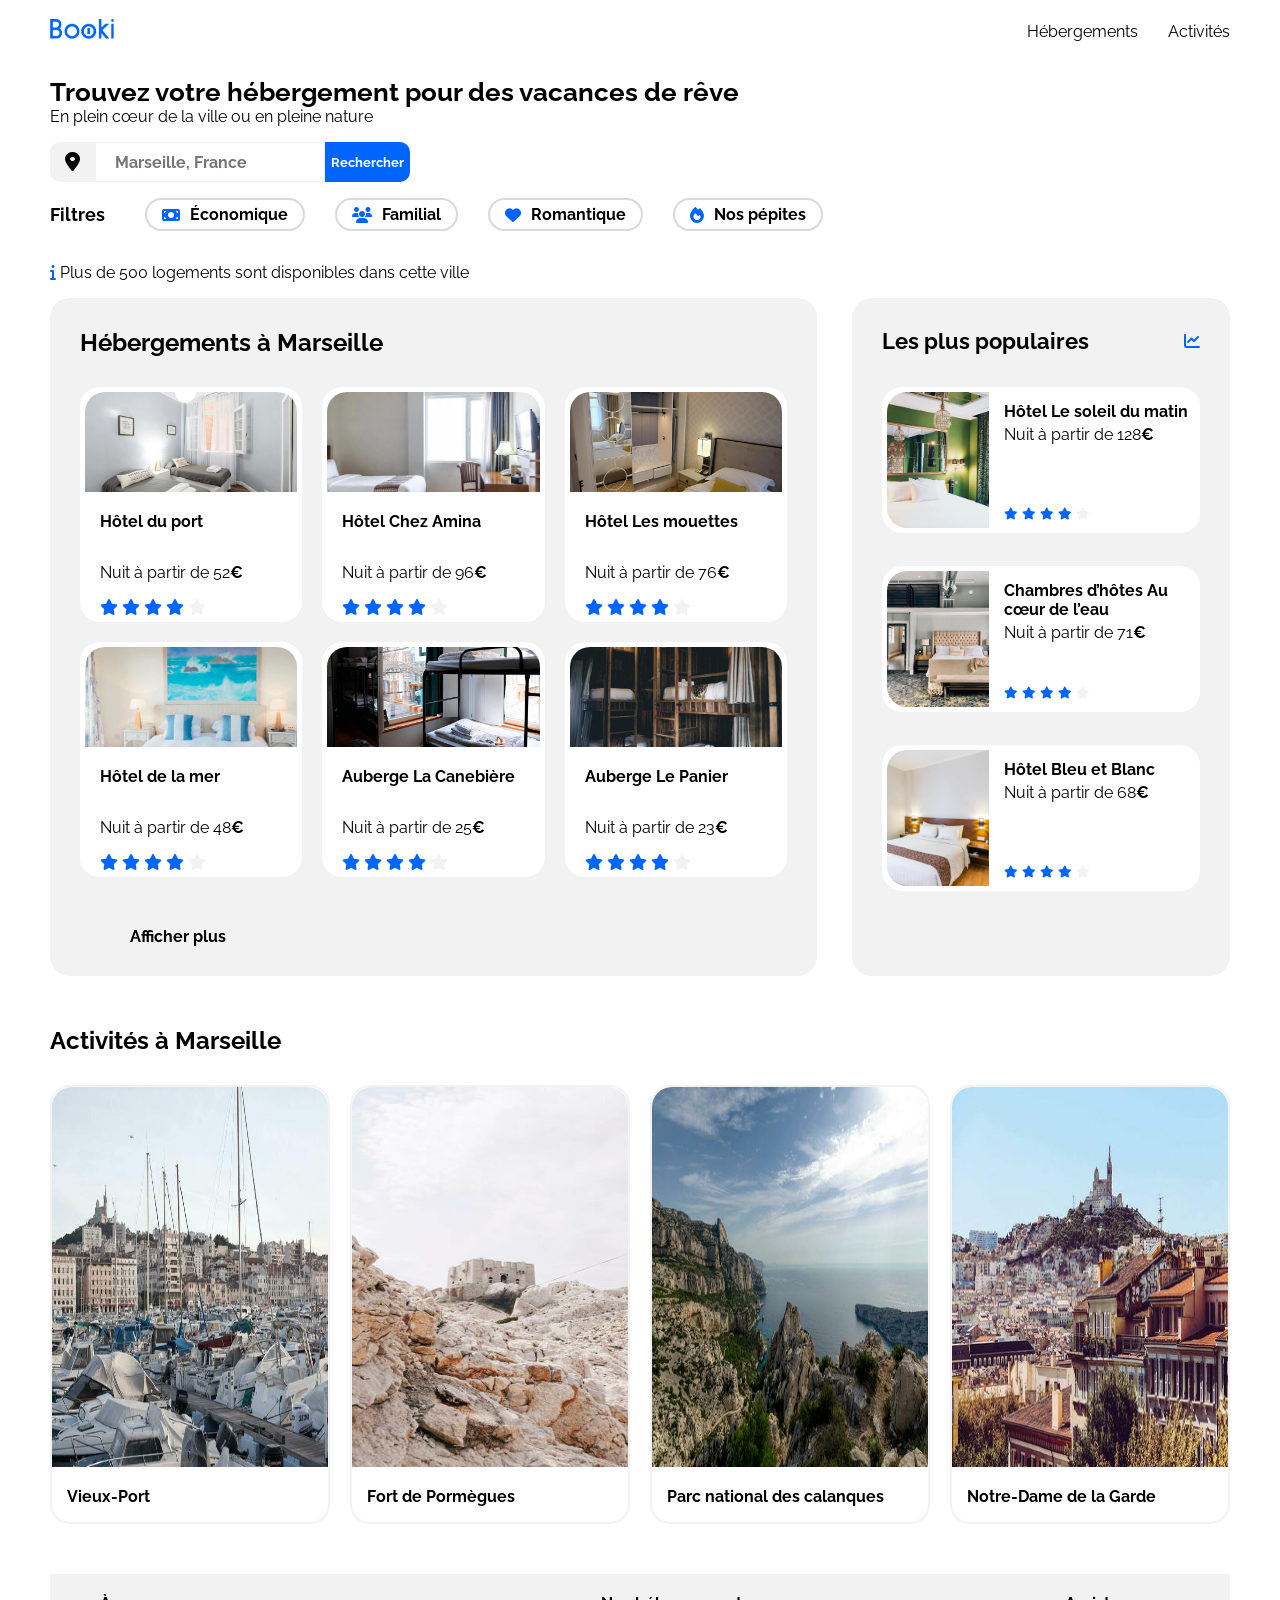
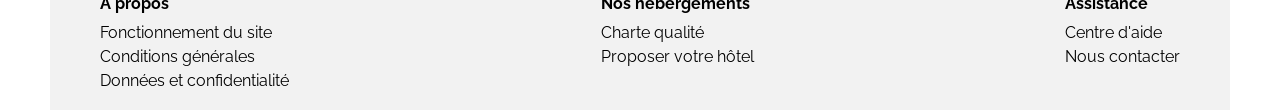
==== commit a5548f6f: "Mise à jour" ====
--- a/index.html
+++ b/index.html
@@ -19,7 +19,7 @@
             <nav>
                 <h1>
                     <a href="#" class="logo">
-                        <span hidden>Bookie</span>
+                        <span hidden>Booki</span>
                         <img src="./images/logo/Booki.png" alt="Logo Booki">
                     </a>
                 </h1>
@@ -28,7 +28,7 @@
                     <li><a href="#">Activités</a></li>
                 </ul>
             </nav>
-            <section class="filter-search">
+            <div class="filter-search">
                 <p><span class="highlight">Trouvez votre hébergement pour des vacances de rêve</span><br>En plein cœur de la ville ou en pleine nature</p>
                 <form class="search">
                     <i class="fa-solid fa-location-dot" aria-hidden="true"></i>
@@ -47,7 +47,7 @@
                         <li><a href="#"><i class="fa-solid fa-fire" aria-hidden="true"></i>Nos pépites</a></li>
                     </ul>
                 </div>
-            </section>
+            </div>
         </header>
         <main>
             <p><i class="fa-solid fa-info" aria-hidden="true"></i> Plus de 500 logements sont disponibles dans cette ville</p>
--- a/css/style.css
+++ b/css/style.css
@@ -139,7 +139,6 @@
     background-color: var(--main-bg-color);
     padding: 0px 0px 0px 15px;
     height: 40px;
-    overflow: var(--main-color);
 }
 
 .search i {
